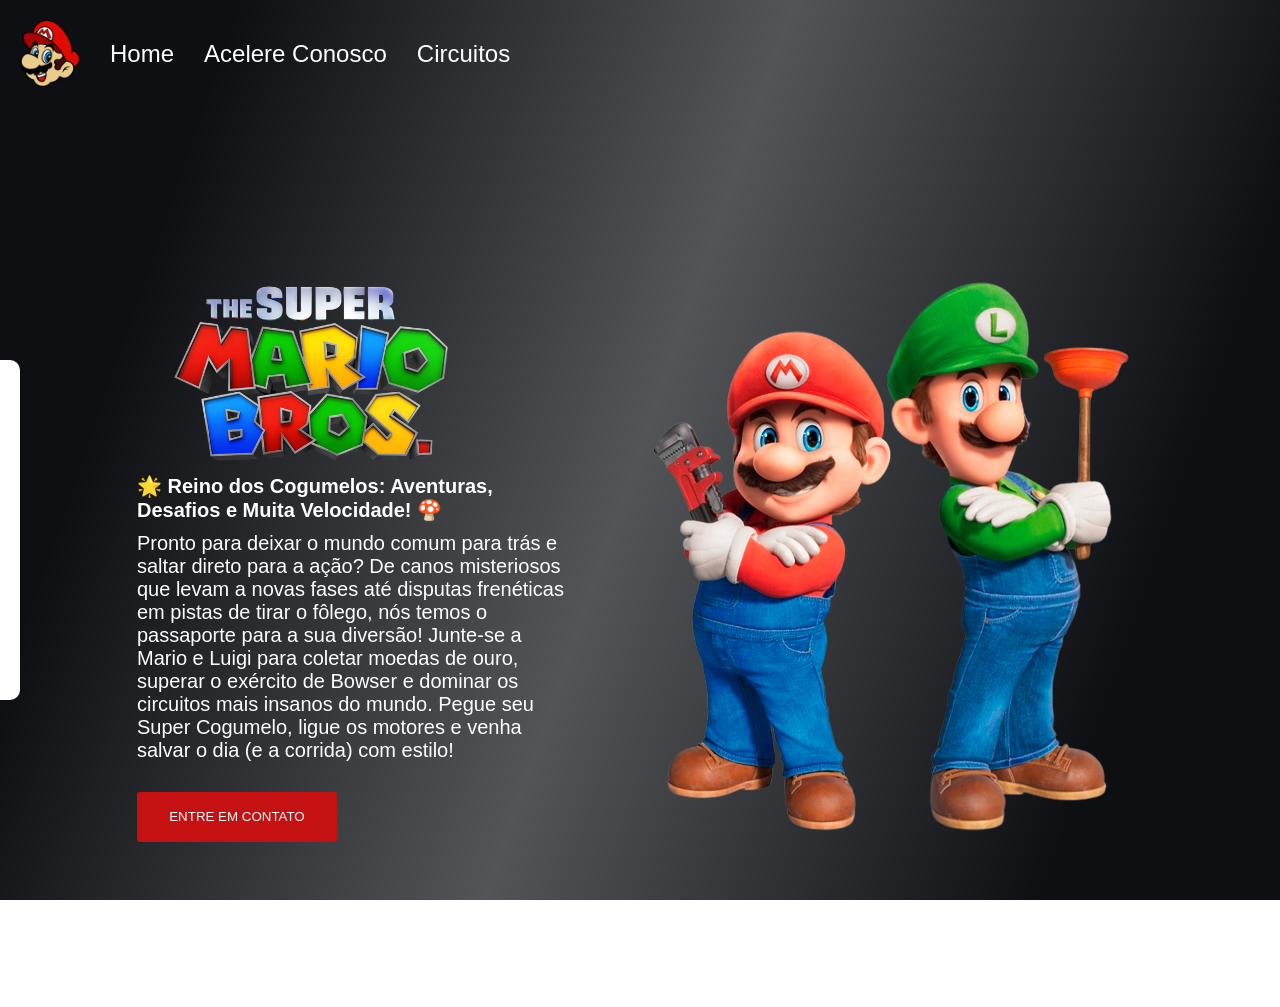
==== index.html @ 7eaaef4a "Primeiro Commit" ====
<!doctype html>
<html lang="pt-br">
  <head>
    <meta charset="UTF-8" />
    <meta name="viewport" content="width=device-width, initial-scale=1.0" />
    <link rel="preconnect" href="https://fonts.googleapis.com" />
    <link rel="preconnect" href="https://fonts.gstatic.com" crossorigin />
    <link rel="stylesheet" href="./style.css" />
    <title>Mario Bros</title>
  </head>
  <body>
    <div class="mask-form" onclick="hideform()"></div>
    <div class="background">
      <div class="mask-video"></div>
      <video src="./assets/video.mp4" autoplay muted loop></video>
    </div>
    <header class="container-header">
      <img src="./assets/logo-header.png" alt="logo-header" />
      <a href="index.html">Home</a>
      <a href="#" onclick="showform()">Acelere Conosco</a>
      <a href="circuits.html">Circuitos</a>
    </header>
    <main class="container-hero">
      <section class="container-description">
        <img src="./assets/logo.png" alt="logo-section" />
        <h1>
          🌟 Reino dos Cogumelos: Aventuras, Desafios e Muita Velocidade! 🍄
        </h1>
        <p>
          Pronto para deixar o mundo comum para trás e saltar direto para a
          ação? De canos misteriosos que levam a novas fases até disputas
          frenéticas em pistas de tirar o fôlego, nós temos o passaporte para a
          sua diversão! Junte-se a Mario e Luigi para coletar moedas de ouro,
          superar o exército de Bowser e dominar os circuitos mais insanos do
          mundo. Pegue seu Super Cogumelo, ligue os motores e venha salvar o dia
          (e a corrida) com estilo!
        </p>
        <button onclick="showform()">Entre em Contato</button>
      </section>
      <section class="logo-mario-luigi">
        <img src="./assets/mario.png" alt="image-mario-luigi" />
      </section>
      <form
        action="https://formcarry.com/s/5VQoGI3U3Nh"
        class="box-form"
        method="post"
      >
        <input type="text" placeholder="Seu nome" name="name" />
        <input type="email" placeholder="Seu melhor email" name="email" />
        <textarea
          name="problem"
          id=""
          placeholder="Digite seu problema aqui..."
        ></textarea>
        <button type="submit">Pedir Orçamento</button>
      </form>
    </main>
  </body>
  <script src="./scripts.js"></script>
</html>
---- style.css ----
* {
  padding: 0;
  margin: 0;
  box-sizing: border-box;
  font-family: "Mukta", sans-serif;
}

.background {
  position: fixed;
  top: 0px;
  z-index: -1;
}


.background video {

  min-width: 100vw;
  min-height: 100vh;
}

.mask-video {
  background: linear-gradient(109deg, rgba(10, 12, 16, 0.99) 15%, rgba(10, 12, 16, 0.7) 50%, rgba(10, 12, 16, 0.99) 85%);
  height: 100%;
  width: 100%;
  position: fixed;
  top: 0;
}

.container-header {
  display: flex;
  padding: 20px;
  gap: 30px;
  align-items: center;

}

.container-header img {
  width: 60px;
}

.container-header a {
  font-size: 24px;
  text-decoration: none;
  color: #FFFFFF;
  cursor: pointer;
}

.container-header a:hover {
  color: #c51111;
  transition: 0.5s ease-in-out;
}

.container-hero {
  display: flex;
  align-items: center;
  justify-content: space-around;
  padding: 100px;
  height: 100vh;
}

.container-description {
  width: 40%;
}

.container-description img {
  width: 350px;
}

.container-description h1 {
  color: white;
  font-size: 20px;
  margin-bottom: 10px;
}

.container-description p {
  color: white;
  font-size: 20px;
}

.container-description button {
  color: white;
  margin-top: 30px;
  width: 200px;
  height: 50px;
  text-transform: uppercase;
  border-radius: 3px;
  border: none;
  cursor: pointer;
  background: #c51111;
}

.logo-mario-luigi img {
  width: 500px;
}

.mask-form {
  background: linear-gradient(109deg, rgba(10, 12, 16, 0.99) 15%, rgba(10, 12, 16, 0.7) 50%, rgba(10, 12, 16, 0.99) 85%);
  height: 100%;
  width: 100%;
  position: fixed;
  top: 0;
  visibility: hidden;
  z-index: 1;
}


.box-form {
  position: fixed;
  left: -330px;
  display: flex;
  flex-direction: column;
  background: white;
  padding: 20px;
  border-radius: 10px;
  gap: 20px;
  width: 350px;
  top: 40%;
  z-index: 2;
  transition: left 0.5s ease-in-out;
}

.box-form input {
  padding-left: 5px;
  height: 40px;
  border-radius: 10px;
  border: grey solid 1px;
  outline-color: #18d80f;
}

.box-form textarea {
  padding-left: 5px;
  padding-top: 5px;
  height: 100px;
  border-radius: 10px;
  border: grey solid 1px;
  outline-color: #18d80f;
}

.box-form button {
  background-color: #c51111;
  color: white;
  width: 200px;
  height: 50px;
  border-radius: 3px;
  border: none;
  font-weight: bold;
  text-transform: uppercase;
  cursor: pointer;
  margin-top: 10px;
}

/* CIRCUITOS */

.backgroud-services {
  position: fixed;
  top: 0;
  z-index: -1;
}

.backgroud-services img {
  height: 100vh;
  width: 100vw;
}

.container-services {
  height: 100vh;
  width: 100vw;
  display: flex;
  justify-content: space-around;
  position: fixed;
  top: 20%;
}

.container-services img {
  height: 500px;
  border: #FFFFFF solid 3px;
  border-radius: 6px;
  box-shadow: 5px 5px 5px 1px rgba(0, 0, 0, 0.2);
  cursor: pointer;
  transition: height 0.5s ease-in-out;
  filter: grayscale(100%);
}

.container-services img:hover {
  height: 650px;
  transition: height 0.8s ease-in-out,
    box-shadow 1s ease-in-out,
    filter 0.8s ease-in-out;
  box-shadow: 10px 10px 10px 1px rgba(0, 0, 0, 0.2);
  filter: grayscale(0%);
}

/* MOBILE */

@media screen and (max-width: 1000px) {

  .container-header {
    justify-content: center;
  }

  .container-header a {
    font-size: 18px;
  }

  .container-header img {
    display: none;
  }

  .container-hero {
    display: flex;
    flex-direction: column;
    padding: 15px;
  }

  .container-description {
    width: 100%;
  }

  .container-description img {
    width: 250px;
    display: flex;
    margin-left: auto;
    margin-right: auto;
  }

  .container-description h1 {
    color: white;
    font-size: 18px;
    margin-bottom: 10px;
    text-align: center;
  }

  .container-description p {
    color: white;
    font-size: 15px;
    text-align: center;
  }

  .container-description button {
    display: flex;
    justify-content: center;
    align-items: center;
    margin-left: auto;
    margin-right: auto;
    margin-bottom: 30px;
  }

  .logo-mario-luigi img {
    display: flex;
    justify-content: center;
    align-items: center;
    margin-left: auto;
    margin-right: auto;
    width: 90%;
  }

  .box-form {
    left: -340px;

  }

  /* MOBILE SERVICES */

  .backgroud-services {
    height: 100vh;
  }

  .backgroud-services img {
    height: 100vh;
    width: 100vw;
    filter: blur(8px);
  }

  .container-services {
    height: auto;
    width: 100vw;
    display: flex;
    flex-direction: column;
    justify-content: space-around;
    position: fixed;
    top: 10%;
  }

  .container-services img {
    height: 400px;
    display: flex;
    flex-direction: column;
    margin-left: auto;
    margin-right: auto;
    margin-bottom: 30px;

  }

  .container-services img:hover {
    height: 550px;
    margin-left: auto;
    margin-right: auto;
  }
}
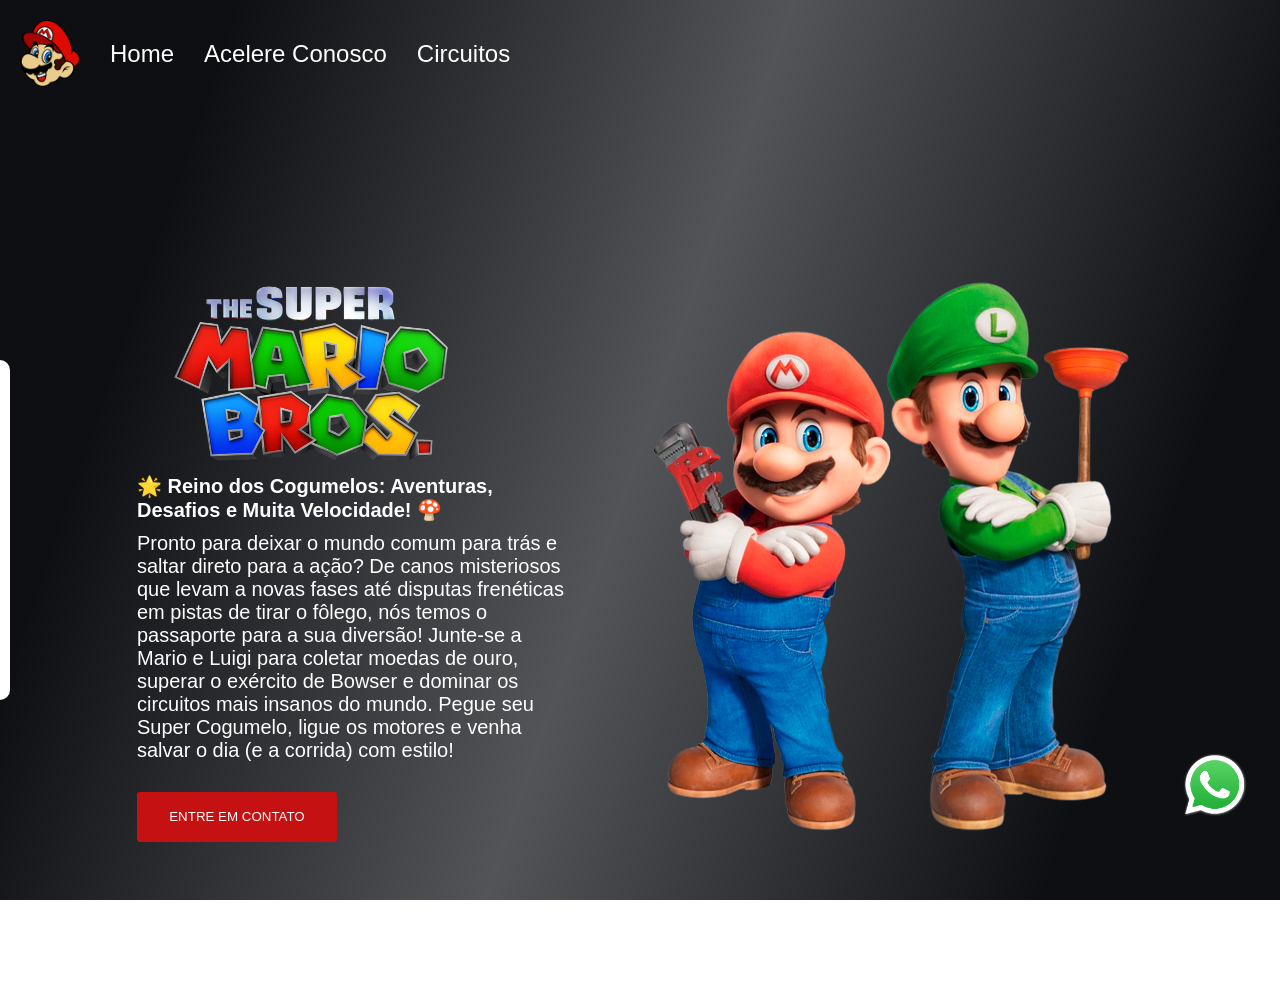
==== commit 18dba1c0: "Inclusão do WhatApp Float e correções no form" ====
--- a/index.html
+++ b/index.html
@@ -55,6 +55,12 @@
         <button type="submit">Pedir Orçamento</button>
       </form>
     </main>
+    <a
+      href="https://api.whatsapp.com/send/?phone=5511981363456"
+      target="_blank"
+    >
+      <img src="./assets/whatsapp.png" alt="whatsapp" class="whatsapp-float" />
+    </a>
   </body>
   <script src="./scripts.js"></script>
 </html>
--- a/style.css
+++ b/style.css
@@ -106,7 +106,7 @@
 
 .box-form {
   position: fixed;
-  left: -330px;
+  left: -340px;
   display: flex;
   flex-direction: column;
   background: white;
@@ -190,6 +190,13 @@
   filter: grayscale(0%);
 }
 
+.whatsapp-float {
+  height: 70px;
+  position: fixed;
+  right: 30px;
+  bottom: 80px;
+}
+
 /* MOBILE */
 
 @media screen and (max-width: 1000px) {
@@ -254,10 +261,6 @@
     width: 90%;
   }
 
-  .box-form {
-    left: -340px;
-
-  }
 
   /* MOBILE SERVICES */
 
@@ -277,7 +280,7 @@
     display: flex;
     flex-direction: column;
     justify-content: space-around;
-    position: fixed;
+    position: static;
     top: 10%;
   }
 
@@ -296,4 +299,11 @@
     margin-left: auto;
     margin-right: auto;
   }
+
+  .whatsapp-float {
+    height: 60px;
+    position: fixed;
+    right: 15px;
+    bottom: 80px;
+  }
 }
